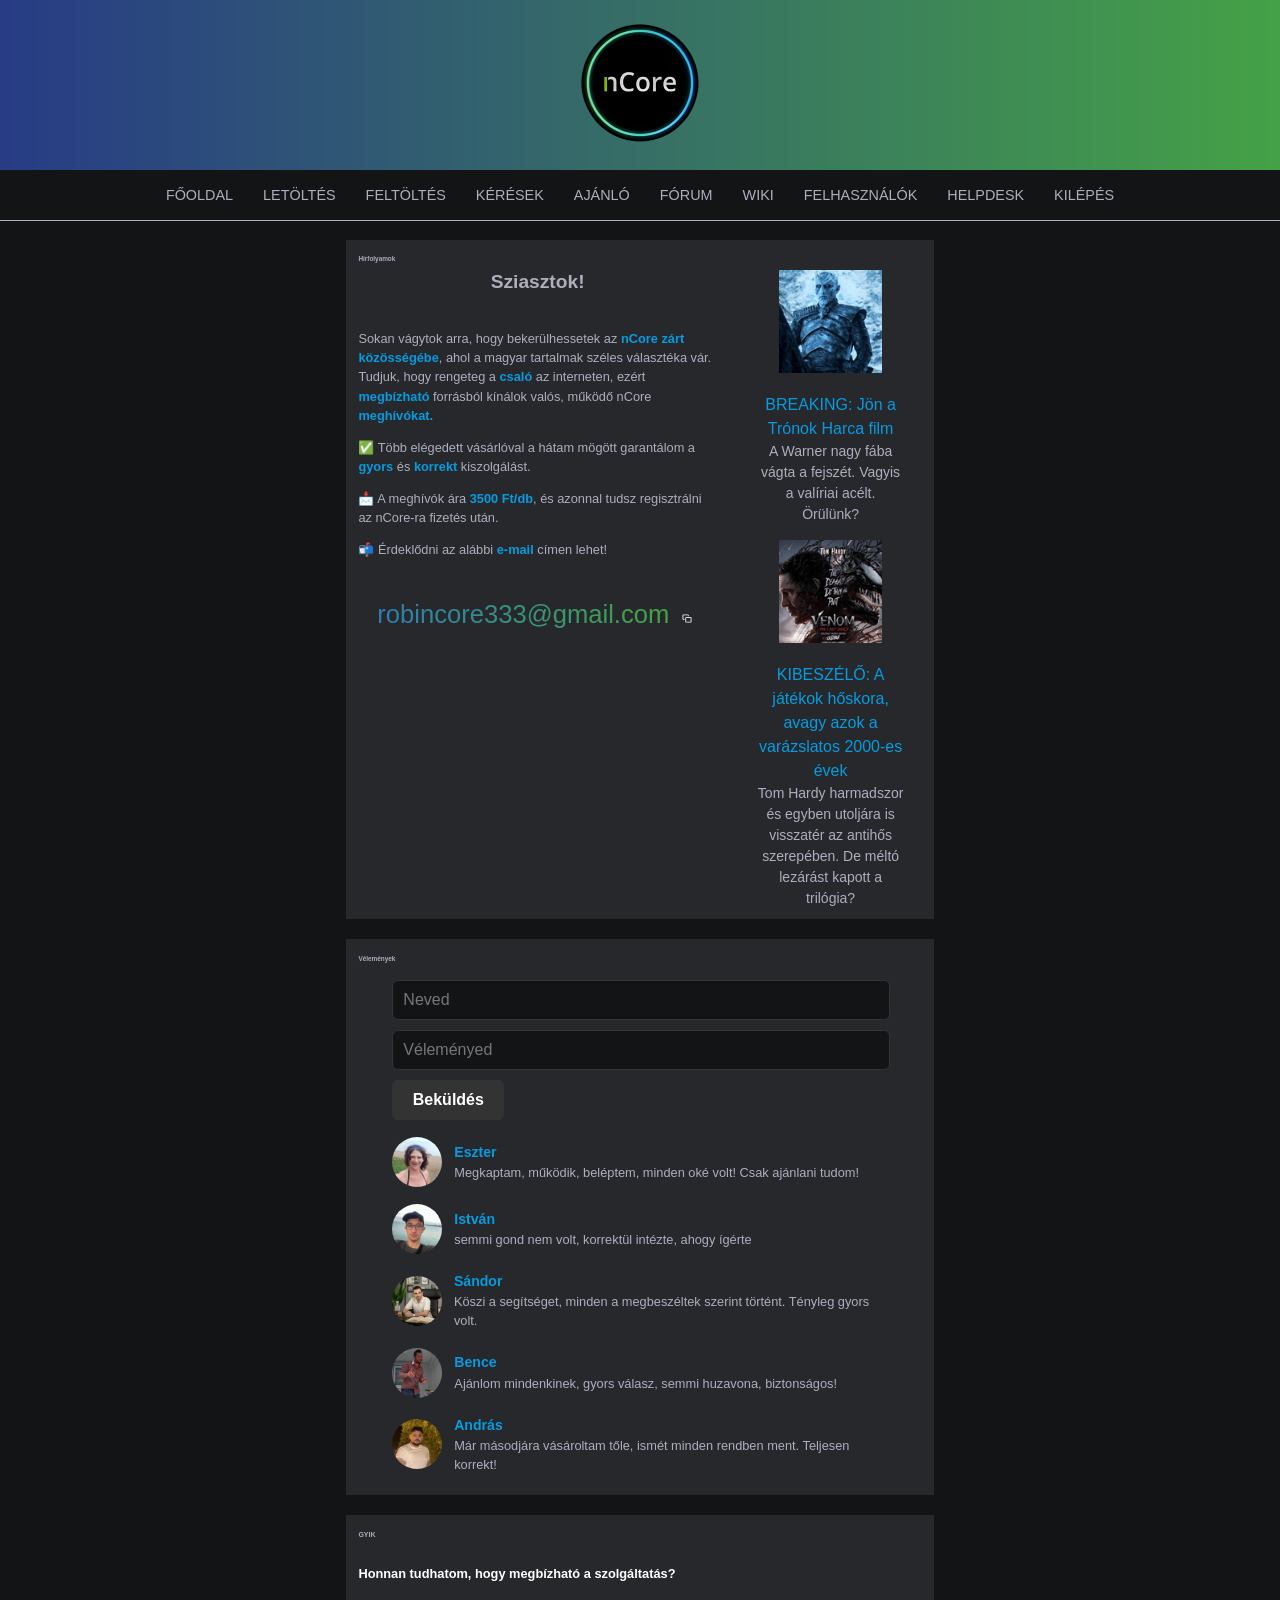
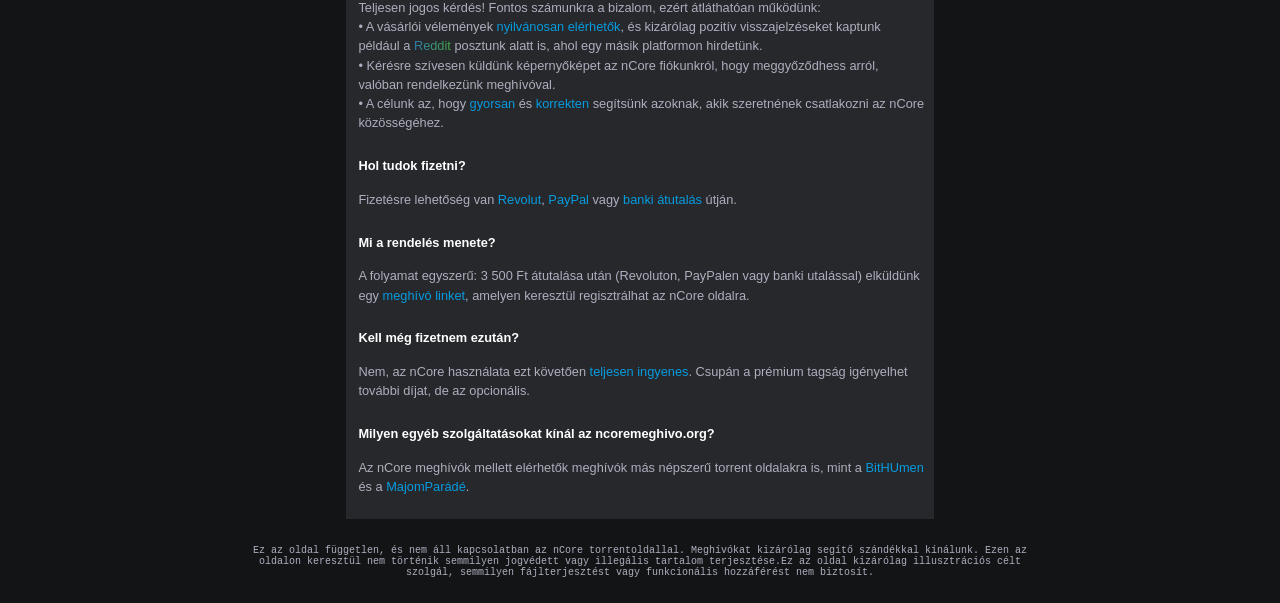
==== index.html @ b497cba0 "Add files via upload" ====
<!DOCTYPE html>
<html
	lang="hu-HU">
<head>
  <meta charset="UTF-8">
  <meta name="viewport" content="width=device-width, initial-scale=1.0">
  <title>nCore meghívó</title>
  <meta name="description" content="Valódi, működő nCore meghívók megbízható forrásból. Azonnali hozzáférés a legnagyobb magyar torrentoldalhoz.">
  <link rel="stylesheet" href="style.css">
  <link rel="icon" type="image/x-icon" href="./Assets/favico.ico">
</head>

	<body>
		<div
			class="banner">
			<img
				src="./Assets/banner.jpg"
				class="banner-background" alt="nCore meghívók">
			<div
				class="logo-wrapper">
				<img
					src="./Assets/ncore_icon.png"
					alt="nCore meghívók"
					class="logo">
			</div>
		</div>
		<div
			class="navbar">
			<nav>
				<ul>
					<li><a>FŐOLDAL</a></li>
					<li><a>LETÖLTÉS</a></li>
					<li><a>FELTÖLTÉS</a></li>
					<li><a>KÉRÉSEK</a></li>
					<li><a>AJÁNLÓ</a></li>
					<li><a>FÓRUM</a></li>
					<li><a>WIKI</a></li>
					<li><a>FELHASZNÁLÓK</a></li>
					<li><a>HELPDESK</a></li>
					<li><a>KILÉPÉS</a></li>
				</ul>
			</nav>
		</div>
		<hr
			class="separator">

		<div
			class="mainText">
			<div
				class="elsoText">
				<div
					class="textText">
					<h1
						style="font-size: 50%;">Hírfolyamok</h1>
					<h2
						style="margin: 0 auto;text-align: center;margin-top: 2px;">Sziasztok!</h2><br>
					<p>Sokan vágytok arra, hogy bekerülhessetek az
						<span
							class="highlight">nCore zárt közösségébe</span>, ahol a magyar tartalmak széles választéka vár. Tudjuk, hogy rengeteg a
						<span
							class="highlight">csaló</span>
						az interneten, ezért
						<span
							class="highlight">megbízható</span>
						forrásból kínálok valós, működő nCore
						<span
							class="highlight">meghívókat.</span>
					</p>
					<p>✅ Több elégedett vásárlóval a hátam mögött garantálom a
						<span
							class="highlight">gyors</span>
						és
						<span
							class="highlight">korrekt</span>
						kiszolgálást.</p>
					<p>📩 A meghívók ára
						<span
							class="highlight">3500 Ft/db</span>, és azonnal tudsz regisztrálni az nCore-ra fizetés után.</p>
					<p>📬 Érdeklődni az alábbi
						<span
							class="highlight">e-mail</span>
						címen lehet!</p>
					<h4
						class="centered"
						style="margin-top: 10%;">
						<a
							class="email_clickable"
							href="mailto:robincore333@gmail.com">robincore333@gmail.com</a>
              
					<button class="copy_image"
						type="submit" onclick="copyToClipboard()"><img src="./Assets/copy.png" alt="e-mail cím másolása" id="copyimage"></button>
			
					</h4>
				</div>
				<div
					class="elsoImg">
					<img
						id="Kep1"
						src="./Assets/new1.png"
						alt="Trónok harca">
					<label
						for="Kep1">
						<span
							class="sarga">BREAKING: Jön a Trónok Harca film</span>
					</label>
					<label
						for="Kep1">A Warner nagy fába vágta a fejszét. Vagyis a valíriai acélt. Örülünk?</label>
					<img
						id="Kep2"
						src="./Assets/new2.png"
						alt="Újdonság">
					<label
						for="Kep2">
						<span
							class="sarga">KIBESZÉLŐ: A játékok hőskora, avagy azok a varázslatos 2000-es évek</span>
					</label>
					<label
						for="Kep2">Tom Hardy harmadszor és egyben utoljára is visszatér az antihős szerepében. De méltó lezárást kapott a trilógia?</label>
				</div>
			</div>
		</div>
		<div
			class="mainText">
			<h1
				style="font-size: 50%;">Vélemények</h1>
			<div
				class="reviews">
				<form
					class="review_form">
					<input
						type="text"
						name="userRatingName"
						id="name"
						placeholder="Neved">
					<input
						type="text"
						name="userRatingText"
						id="review"
						placeholder="Véleményed">
					<button
						type="submit">Beküldés</button>
				</form>
				<div
					id="popup">Köszönöm a véleményed!</div>
			</div>

			<div
				class="reviews">
				<img
					src="./Assets/review_pfp_1.jpg"
					alt="Felhasználó">
				<div
					class="review_text">
					<p
						class="review_user">Eszter</p>
					<p
						class="review_message">Megkaptam, működik, beléptem, minden oké volt! Csak ajánlani tudom!</p>
				</div>
			</div>
			<div
				class="reviews">
				<img
					src="./Assets/review_pfp_2.jpg"
					alt="Felhasználó">
				<div
					class="review_text">
					<p
						class="review_user">István</p>
					<p
						class="review_message">semmi gond nem volt, korrektül intézte, ahogy ígérte</p>
				</div>
			</div>
			<div
				class="reviews">
				<img
					src="./Assets/review_pfp_3.jpg"
					alt="Felhasználó">
				<div
					class="review_text">
					<p
						class="review_user">Sándor</p>
					<p
						class="review_message">Köszi a segítséget, minden a megbeszéltek szerint történt. Tényleg gyors volt.</p>
				</div>
			</div>
			<div
				class="reviews">
				<img
					src="./Assets/review_pfp_4.jpg"
					alt="Felhasználó">
				<div
					class="review_text">
					<p
						class="review_user">Bence</p>
					<p
						class="review_message">Ajánlom mindenkinek, gyors válasz, semmi huzavona, biztonságos!</p>
				</div>
			</div>
			<div
				class="reviews">
				<img
					src="./Assets/review_pfp_5.jpg"
					alt="Felhasználó">
				<div
					class="review_text">
					<p
						class="review_user">András</p>
					<p
						class="review_message">Már másodjára vásároltam tőle, ismét minden rendben ment. Teljesen korrekt!</p>
				</div>
			</div>


		</div>
		<div
			class="mainText">
			<h1
				style="font-size: 55%;">GYIK</h1>
			<p
				class="qaQuestion">
				<spam
					class="highlight2">Honnan tudhatom, hogy megbízható a szolgáltatás?</spam>
			</p>
			<!--GYIK Kérdés frissitése-->
			<p>Teljesen jogos kérdés! Fontos számunkra a bizalom, ezért átláthatóan működünk:<br>
				• A vásárlói vélemények
				<spam
					class="highlight_nonbold">nyilvánosan elérhetők</spam>, és kizárólag pozitív visszajelzéseket kaptunk például a
				<a
					class="email_clickable"
					href="https://www.reddit.com/r/askhungary/comments/1aycuts/comment/ll5zbdg/?utm_source=share&utm_medium=web3x&utm_name=web3xcss&utm_term=1&utm_content=share_button">Reddit</a>
				posztunk alatt is, ahol egy másik platformon hirdetünk.<br>
				• Kérésre szívesen küldünk képernyőképet az nCore fiókunkról, hogy meggyőződhess arról, valóban rendelkezünk meghívóval.<br>
				• A célunk az, hogy
				<spam
					class="highlight_nonbold">gyorsan</spam>
				és
				<spam
					class="highlight_nonbold">korrekten</spam>
				segítsünk azoknak, akik szeretnének csatlakozni az nCore közösségéhez.</p>
			<p
				class="qaQuestion">
				<spam
					class="highlight2">Hol tudok fizetni?</spam>
			</p>
			<!--GYIK Kérdés frissitése-->
			<p>Fizetésre lehetőség van
				<spam
					class="highlight_nonbold">Revolut</spam>,
				<spam
					class="highlight_nonbold">PayPal</spam>
				vagy
				<spam
					class="highlight_nonbold">banki átutalás</spam>
				útján.</p>
			<p
				class="qaQuestion">
				<spam
					class="highlight2">Mi a rendelés menete?</spam>
			</p>
			<!--GYIK Kérdés frissitése-->
			<p>A folyamat egyszerű: 3 500 Ft átutalása után (Revoluton, PayPalen vagy banki utalással) elküldünk egy
				<spam
					class="highlight_nonbold">meghívó linket</spam>, amelyen keresztül regisztrálhat az nCore oldalra.</p>
			<p
				class="qaQuestion">
				<spam
					class="highlight2">Kell még fizetnem ezután?</spam>
			</p>
			<p>Nem, az nCore használata ezt követően
				<spam
					class="highlight_nonbold">teljesen ingyenes</spam>. Csupán a prémium tagság igényelhet további díjat, de az opcionális.</p>
			<p
				class="qaQuestion">
				<spam
					class="highlight2">Milyen egyéb szolgáltatásokat kínál az ncoremeghivo.org?</spam>
			</p>
			<p>Az nCore meghívók mellett elérhetők meghívók más népszerű torrent oldalakra is, mint a
				<spam
					class="highlight_nonbold">BitHUmen</spam>
				és a
				<spam
					class="highlight_nonbold">MajomParádé</spam>.</p>

		</div>
		<footer>
			<p>Ez az oldal független, és nem áll kapcsolatban az nCore torrentoldallal. Meghívókat kizárólag segítő szándékkal kínálunk. Ezen az oldalon keresztül nem történik semmilyen jogvédett vagy illegális tartalom terjesztése.Ez az oldal kizárólag illusztrációs célt szolgál, semmilyen fájlterjesztést vagy funkcionális hozzáférést nem biztosít.</p>
		</footer>
		<script
			src="script.js"></script>
	</body>

</html>
---- style.css ----
body {
    background-color: #131416;
    margin: 0px;
}

html,
body {
    overflow-x: hidden;
}

* {
    box-sizing: border-box;
}

.banner {
    position: relative;
    width: 100vw;
    height: 170px;
    overflow: hidden;
    margin: 0px;
    padding: 0px;
    display: block;
}

.banner-background {
    display: none;
}

.banner::before {
    content: "";
    position: absolute;
    inset: 0;
    background-image: url('./Assets/banner.jpg');
    background-size: cover;
    background-position: center;
    background-repeat: no-repeat;
    z-index: 1;
}

.logo-wrapper {
    position: absolute;
    top: 50%;
    left: 50%;
    transform: translate(-50%, -50%);
    z-index: 2;
}

.logo {
    width: 120px;
    height: 120px;

}

@media (max-width: 600px) {
    .banner {
        height: 100px;
    }

    .logo {
        width: 80px;
        height: 80px;
    }
}

.navbar {
    background-color: #131416;
    padding: 15px 0;

}

.navbar ul {
    list-style: none;
    display: flex;
    justify-content: center;
    flex-wrap: wrap;
    margin: 0;
    padding: 0;
}

.navbar li {
    margin: 0 15px;
    text-align: center;
    min-width: 0;
}

.navbar a {
    display: block;
    color: #adafbe;
    text-decoration: none;
    font-weight: 520;
    font-family: sans-serif;
    padding: 2px 0;
    font-size: 90%;
    white-space: nowrap;
    transition: color 0.3s;
}

.navbar a:hover {
    color: #fff;
}

.separator {
    border: none;
    height: 0.1px;
    background-color: #adafbe;
    margin: 0;
}

.email_clickable {
    background-color: #26282c;
    font-size: 100%;
    font-family: Arial, Helvetica, sans-serif;
    font-weight: 520;
    color: #adafbe;
    background: linear-gradient(90deg, #2f7caf, #43a544);
    -webkit-background-clip: text;
    -webkit-text-fill-color: transparent;
    background-clip: text;
    color: transparent;
}


.mainText {
    background-color: #26282c;
    font-size: 1vw;
    font-family: Arial, Helvetica, sans-serif;
    font-weight: 520;
    color: #adafbe;
    justify-content: left;
    line-height: 1.5;
    margin-left: 27%;
    margin-top: 20px;
    margin-right: 27%;
    padding: 10px 10px 10px 10px;
    height: 70%;
    padding-left: 1%;
}

@media (max-width: 600px) {
    .mainText {
        font-size: 5vw;
        margin-left: 12%;
        margin-right: 12%;
        padding: 10px 10px 10px 10px;
        height: 80%;
    }

    .email_clickable {
        font-size: 5vw;
    }

    .centered {
        font-size: 5vw;
    }

    .elsoText {
        font-size: 5vw;
        margin-left: 12%;
        margin-right: 12%;
        padding: 10px 10px 10px 10px;
        height: 80%;
        margin-left: auto;
    }

    .elsoImg {
        visibility: hidden;
    }
    .copy_image{
        visibility: hidden;
    }
}

@media (max-width: 800px) {
    .mainText {
        font-size: 5vw;
        margin-left: 12%;
        margin-right: 12%;
        padding: 10px 10px 10px 10px;
        height: 80%;
    }

    .elsoText {
        font-size: 5vw;
        margin-left: 12%;
        margin-right: 12%;
        padding: 10px 10px 10px 10px;
        height: 80%;
        margin-left: auto;
    }


    .email_clickable {
        font-size: 5vw;
    }

    .centered {
        font-size: 5vw;
    }

    .elsoImg {
        visibility: hidden;
    }
    .copy_image{
        visibility: hidden;
    }
    
}

@media (max-width: 1000px) {
    .mainText {
        font-size: 5vw;
        margin-left: 12%;
        margin-right: 12%;
        padding: 10px 10px 10px 10px;
        height: 80%;
    }

    .elsoText {
        font-size: 5vw;
        margin-left: 12%;
        margin-right: 12%;
        padding: 10px 10px 10px 10px;
        height: 80%;
        margin-left: auto;
    }

    .email_clickable {
        font-size: 5vw;
    }

    .centered {
        font-size: 5vw;
    }

    .elsoImg {
        visibility: hidden;
    }
    .copy_image{
        visibility: hidden;
    }
    
}

footer {
    color: #adafbe;
    font-family: monospace;
    font-size: 10px;
    margin: 2% auto;
    max-width: 800px;
    width: 90%;
    text-align: center;
}

.centered {
    margin: 0 auto;
    text-align: center;
    margin-top: 5%;
    font-size: 2vw;

}

.highlight {
    color: #079bdf;
    font-weight: bold;
}

.reviews {
    display: flex;
    align-items: center;
    gap: 12px;
    margin: 3% auto 2% auto;
    width: 88%;
    max-width: 800px;
}

.reviews img {
    width: 50px;
    height: 50px;
    object-fit: cover;
    border-radius: 50%;
    margin: 0;
}

.review_text {
    display: flex;
    flex-direction: column;
}

.review_text p {
    margin: 0;

}

.review_user {
    color: #079bdf;
    display: flex;
    font-size: 110%;
    margin-bottom: 0px;
    font-family: Arial, Helvetica, sans-serif;
    font-weight: bold;
}

.review_message {
    color: #adafbe;
    display: flex;
    margin-top: 10px;
    font-size: 100%;
    font-family: Arial, Helvetica, sans-serif;
}

.review_form {
    width: 100%;
    max-width: 750px;
    /* adjust if needed */
    margin: 0 auto;
    display: flex;
    flex-direction: column;
    gap: 10px;
}

.review_form input,
.review_form button {
    width: 100%;
    display: block;
    box-sizing: border-box;
    flex: 1 1 100%;
    padding: 10px;
    font-size: 1rem;
    border: 1px solid #333;
    border-radius: 6px;
}

.review_form button {
    text-align: centery;
    width: 7rem;
    font-weight: bold;
}


.review_form input {
    background-color: #131416;
    color: #eee;
}

.review_form input::placeholder {
    color: #777;
}

.review_form button {
    background-color: #333;
    color: #fff;
    cursor: pointer;
    transition: background-color 0.2s ease;
}

.review_form button:hover {
    background-color: #555;
}

#popup {
    position: fixed;
    top: 20px;
    left: 50%;
    transform: translateX(-50%);
    background: #131416;
    color: red;
    padding: 12px 20px;
    border-radius: 8px;
    opacity: 0;
    pointer-events: none;
    transition: opacity 0.5s ease;
    z-index: 1000;
    /* stays above other content */
    max-width: 90%;
    text-align: center;
    box-shadow: 0 2px 8px rgba(0, 0, 0, 0.5);
}

.textText {
    width: max-content;
    justify-content: left;
}

.textImage {
    float: right;
    width: 20%;
    margin-right: 0px;
    margin-left: 100px;
}

.upperMainText {
    background-color: #26282c;
    font-size: 1vw;
    font-family: Arial, Helvetica, sans-serif;
    font-weight: 520;
    color: #adafbe;
    width: 80%;
    line-height: 1.5;
    /*margin-left: 27%;
    
    margin-right: 27%;*/

    padding: 10px 10px 10px 10px;
    height: 70%;
    margin: 20px auto 10px auto;
    max-width: 46%;
}

.elsoText {
    width: 100%;
    display: flex;
    flex-direction: row;
}

.elsoImg {
    margin-top: 20px;
    margin-left: 20px;
    margin-right: 0;
    padding-right: 0px;
    width: fill;
    display: flex;
    flex-direction: column;
    justify-content: center;
    align-items: center;
    float: right;
}

#Kep1,
#Kep2 {
    width: 55%;
    margin-right: 0;
    margin-bottom: 20px;
}

#Kep2 {
    margin-top: 15px;
}

label {
    width: 80%;
    font-size: 14px;
    word-wrap: break-word;
    text-align: center;
}

.sarga {
    font-size: 16px;
    color: #079bdf;
}

.qaQuestion {
    line-height: 22px;
    margin-top: 4%;
}

.highlight {
    color: #079bdf;
    font-weight: bold;
}

.highlight_nonbold {
    color: #079bdf;
}

.highlight2 {
    color: white;
    font-weight: bold;
}

.copy_image{
    background: #26282c;
    border: none;
    margin-right: 0px;
    height: 20%;
    width: 6%;
}

#copyimage{
    height: 100%;
    width: 100%;   
}
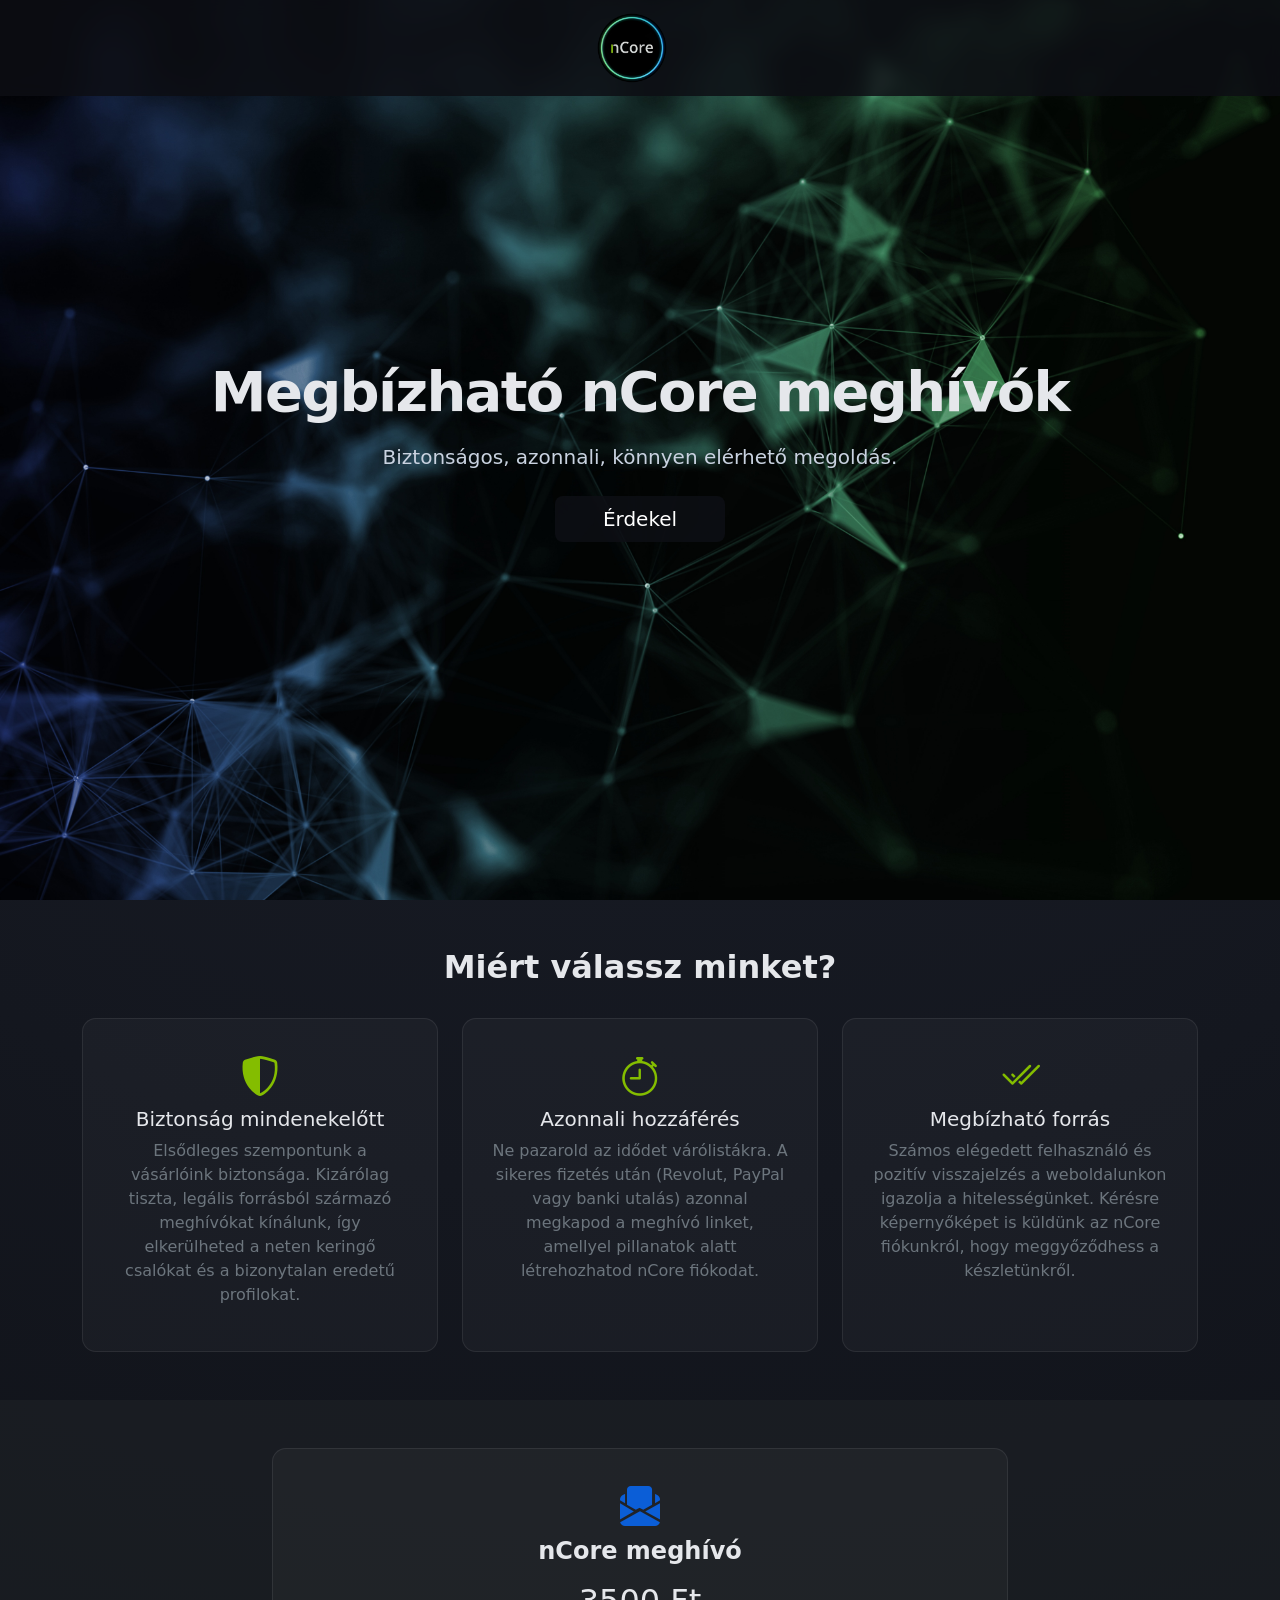
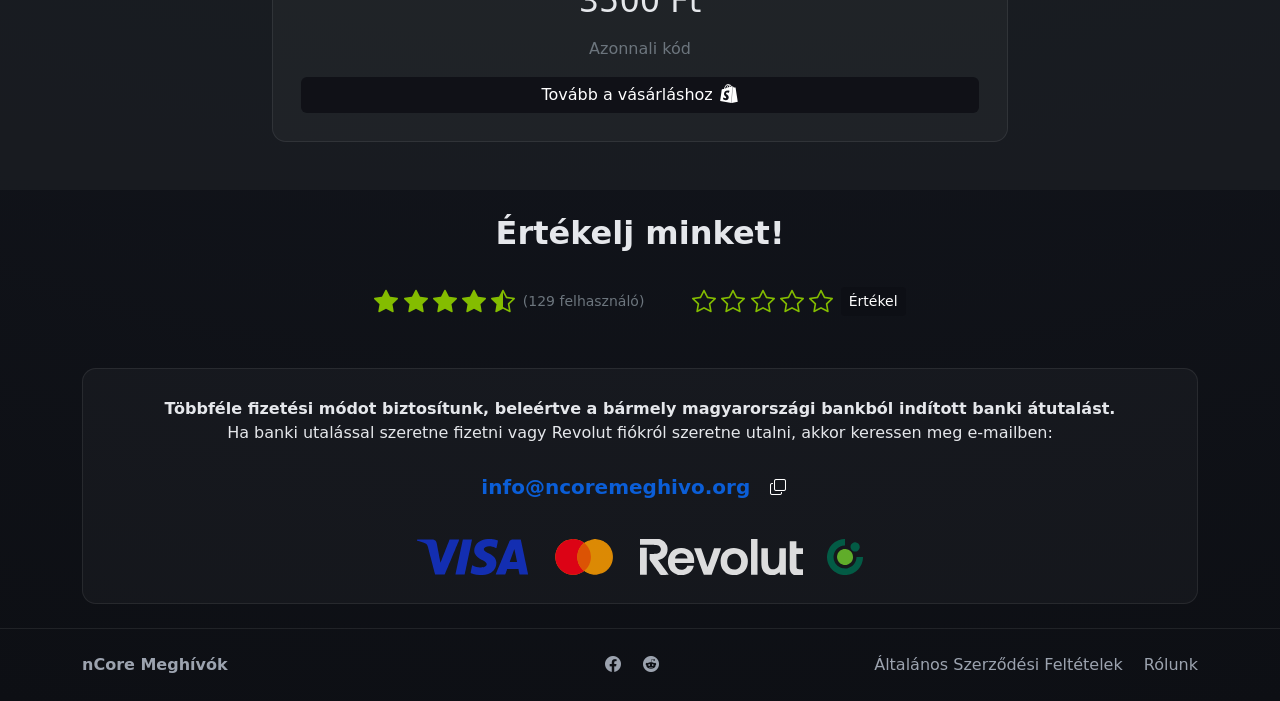
==== commit c4c1b724: "Add files via upload" ====
--- a/index.html
+++ b/index.html
@@ -1,293 +1,192 @@
 <!DOCTYPE html>
-<html
-	lang="hu-HU">
-<head>
-  <meta charset="UTF-8">
-  <meta name="viewport" content="width=device-width, initial-scale=1.0">
-  <title>nCore meghívó</title>
-  <meta name="description" content="Valódi, működő nCore meghívók megbízható forrásból. Azonnali hozzáférés a legnagyobb magyar torrentoldalhoz.">
-  <link rel="stylesheet" href="style.css">
-  <link rel="icon" type="image/x-icon" href="./Assets/favico.ico">
-</head>
+<html lang="hu">
+    <head>
+        <meta charset="UTF-8">
+        <title>nCore Meghívók</title>
+        <link rel="icon" type="image/x-icon" href="img/favico.ico">
+        <meta name="viewport" content="width=device-width, initial-scale=1">
+        <meta property="og:title" content="nCore Meghívók">
+        <meta property="og:description" content="Valódi, működő nCore meghívók megbízható forrásból. Azonnali hozzáférés.">
+        <meta property="og:image" content="https://ncoremeghivo.org/img/preview.jpg">
+        <meta property="og:url" content="https://ncoremeghivo.org">
+        <meta property="og:type" content="website">
 
-	<body>
-		<div
-			class="banner">
-			<img
-				src="./Assets/banner.jpg"
-				class="banner-background" alt="nCore meghívók">
-			<div
-				class="logo-wrapper">
-				<img
-					src="./Assets/ncore_icon.png"
-					alt="nCore meghívók"
-					class="logo">
-			</div>
-		</div>
-		<div
-			class="navbar">
-			<nav>
-				<ul>
-					<li><a>FŐOLDAL</a></li>
-					<li><a>LETÖLTÉS</a></li>
-					<li><a>FELTÖLTÉS</a></li>
-					<li><a>KÉRÉSEK</a></li>
-					<li><a>AJÁNLÓ</a></li>
-					<li><a>FÓRUM</a></li>
-					<li><a>WIKI</a></li>
-					<li><a>FELHASZNÁLÓK</a></li>
-					<li><a>HELPDESK</a></li>
-					<li><a>KILÉPÉS</a></li>
-				</ul>
-			</nav>
-		</div>
-		<hr
-			class="separator">
+<!-- Twitter -->
+<meta name="twitter:card" content="summary_large_image">
+<meta name="twitter:image" content="https://ncoremeghivo.org/img/og-preview.jpg">
 
-		<div
-			class="mainText">
-			<div
-				class="elsoText">
-				<div
-					class="textText">
-					<h1
-						style="font-size: 50%;">Hírfolyamok</h1>
-					<h2
-						style="margin: 0 auto;text-align: center;margin-top: 2px;">Sziasztok!</h2><br>
-					<p>Sokan vágytok arra, hogy bekerülhessetek az
-						<span
-							class="highlight">nCore zárt közösségébe</span>, ahol a magyar tartalmak széles választéka vár. Tudjuk, hogy rengeteg a
-						<span
-							class="highlight">csaló</span>
-						az interneten, ezért
-						<span
-							class="highlight">megbízható</span>
-						forrásból kínálok valós, működő nCore
-						<span
-							class="highlight">meghívókat.</span>
-					</p>
-					<p>✅ Több elégedett vásárlóval a hátam mögött garantálom a
-						<span
-							class="highlight">gyors</span>
-						és
-						<span
-							class="highlight">korrekt</span>
-						kiszolgálást.</p>
-					<p>📩 A meghívók ára
-						<span
-							class="highlight">3500 Ft/db</span>, és azonnal tudsz regisztrálni az nCore-ra fizetés után.</p>
-					<p>📬 Érdeklődni az alábbi
-						<span
-							class="highlight">e-mail</span>
-						címen lehet!</p>
-					<h4
-						class="centered"
-						style="margin-top: 10%;">
-						<a
-							class="email_clickable"
-							href="mailto:robincore333@gmail.com">robincore333@gmail.com</a>
-              
-					<button class="copy_image"
-						type="submit" onclick="copyToClipboard()"><img src="./Assets/copy.png" alt="e-mail cím másolása" id="copyimage"></button>
-			
-					</h4>
-				</div>
-				<div
-					class="elsoImg">
-					<img
-						id="Kep1"
-						src="./Assets/new1.png"
-						alt="Trónok harca">
-					<label
-						for="Kep1">
-						<span
-							class="sarga">BREAKING: Jön a Trónok Harca film</span>
-					</label>
-					<label
-						for="Kep1">A Warner nagy fába vágta a fejszét. Vagyis a valíriai acélt. Örülünk?</label>
-					<img
-						id="Kep2"
-						src="./Assets/new2.png"
-						alt="Újdonság">
-					<label
-						for="Kep2">
-						<span
-							class="sarga">KIBESZÉLŐ: A játékok hőskora, avagy azok a varázslatos 2000-es évek</span>
-					</label>
-					<label
-						for="Kep2">Tom Hardy harmadszor és egyben utoljára is visszatér az antihős szerepében. De méltó lezárást kapott a trilógia?</label>
-				</div>
-			</div>
-		</div>
-		<div
-			class="mainText">
-			<h1
-				style="font-size: 50%;">Vélemények</h1>
-			<div
-				class="reviews">
-				<form
-					class="review_form">
-					<input
-						type="text"
-						name="userRatingName"
-						id="name"
-						placeholder="Neved">
-					<input
-						type="text"
-						name="userRatingText"
-						id="review"
-						placeholder="Véleményed">
-					<button
-						type="submit">Beküldés</button>
-				</form>
-				<div
-					id="popup">Köszönöm a véleményed!</div>
-			</div>
+        <link href="https://cdn.jsdelivr.net/npm/bootstrap@5.3.2/dist/css/bootstrap.min.css" rel="stylesheet">
 
-			<div
-				class="reviews">
-				<img
-					src="./Assets/review_pfp_1.jpg"
-					alt="Felhasználó">
-				<div
-					class="review_text">
-					<p
-						class="review_user">Eszter</p>
-					<p
-						class="review_message">Megkaptam, működik, beléptem, minden oké volt! Csak ajánlani tudom!</p>
-				</div>
-			</div>
-			<div
-				class="reviews">
-				<img
-					src="./Assets/review_pfp_2.jpg"
-					alt="Felhasználó">
-				<div
-					class="review_text">
-					<p
-						class="review_user">István</p>
-					<p
-						class="review_message">semmi gond nem volt, korrektül intézte, ahogy ígérte</p>
-				</div>
-			</div>
-			<div
-				class="reviews">
-				<img
-					src="./Assets/review_pfp_3.jpg"
-					alt="Felhasználó">
-				<div
-					class="review_text">
-					<p
-						class="review_user">Sándor</p>
-					<p
-						class="review_message">Köszi a segítséget, minden a megbeszéltek szerint történt. Tényleg gyors volt.</p>
-				</div>
-			</div>
-			<div
-				class="reviews">
-				<img
-					src="./Assets/review_pfp_4.jpg"
-					alt="Felhasználó">
-				<div
-					class="review_text">
-					<p
-						class="review_user">Bence</p>
-					<p
-						class="review_message">Ajánlom mindenkinek, gyors válasz, semmi huzavona, biztonságos!</p>
-				</div>
-			</div>
-			<div
-				class="reviews">
-				<img
-					src="./Assets/review_pfp_5.jpg"
-					alt="Felhasználó">
-				<div
-					class="review_text">
-					<p
-						class="review_user">András</p>
-					<p
-						class="review_message">Már másodjára vásároltam tőle, ismét minden rendben ment. Teljesen korrekt!</p>
-				</div>
-			</div>
+        <link href="https://cdn.jsdelivr.net/npm/bootstrap-icons@1.11.1/font/bootstrap-icons.css" rel="stylesheet">
+        <link rel="stylesheet" href="style.css">
+
+    </head>
+    <body>
+
+        <nav class="navbar navbar-expand-lg navbar-dark fixed-top" id="navbar">
+            <div class="container justify-content-center">
+                <a class="navbar-brand" href="#">
+                    <img src="img/ncore_icon.png" alt="NCore Meghívók" class="logo-img">
+                </a>
+            </div>
+        </nav>
 
 
-		</div>
-		<div
-			class="mainText">
-			<h1
-				style="font-size: 55%;">GYIK</h1>
-			<p
-				class="qaQuestion">
-				<spam
-					class="highlight2">Honnan tudhatom, hogy megbízható a szolgáltatás?</spam>
-			</p>
-			<!--GYIK Kérdés frissitése-->
-			<p>Teljesen jogos kérdés! Fontos számunkra a bizalom, ezért átláthatóan működünk:<br>
-				• A vásárlói vélemények
-				<spam
-					class="highlight_nonbold">nyilvánosan elérhetők</spam>, és kizárólag pozitív visszajelzéseket kaptunk például a
-				<a
-					class="email_clickable"
-					href="https://www.reddit.com/r/askhungary/comments/1aycuts/comment/ll5zbdg/?utm_source=share&utm_medium=web3x&utm_name=web3xcss&utm_term=1&utm_content=share_button">Reddit</a>
-				posztunk alatt is, ahol egy másik platformon hirdetünk.<br>
-				• Kérésre szívesen küldünk képernyőképet az nCore fiókunkról, hogy meggyőződhess arról, valóban rendelkezünk meghívóval.<br>
-				• A célunk az, hogy
-				<spam
-					class="highlight_nonbold">gyorsan</spam>
-				és
-				<spam
-					class="highlight_nonbold">korrekten</spam>
-				segítsünk azoknak, akik szeretnének csatlakozni az nCore közösségéhez.</p>
-			<p
-				class="qaQuestion">
-				<spam
-					class="highlight2">Hol tudok fizetni?</spam>
-			</p>
-			<!--GYIK Kérdés frissitése-->
-			<p>Fizetésre lehetőség van
-				<spam
-					class="highlight_nonbold">Revolut</spam>,
-				<spam
-					class="highlight_nonbold">PayPal</spam>
-				vagy
-				<spam
-					class="highlight_nonbold">banki átutalás</spam>
-				útján.</p>
-			<p
-				class="qaQuestion">
-				<spam
-					class="highlight2">Mi a rendelés menete?</spam>
-			</p>
-			<!--GYIK Kérdés frissitése-->
-			<p>A folyamat egyszerű: 3 500 Ft átutalása után (Revoluton, PayPalen vagy banki utalással) elküldünk egy
-				<spam
-					class="highlight_nonbold">meghívó linket</spam>, amelyen keresztül regisztrálhat az nCore oldalra.</p>
-			<p
-				class="qaQuestion">
-				<spam
-					class="highlight2">Kell még fizetnem ezután?</spam>
-			</p>
-			<p>Nem, az nCore használata ezt követően
-				<spam
-					class="highlight_nonbold">teljesen ingyenes</spam>. Csupán a prémium tagság igényelhet további díjat, de az opcionális.</p>
-			<p
-				class="qaQuestion">
-				<spam
-					class="highlight2">Milyen egyéb szolgáltatásokat kínál az ncoremeghivo.org?</spam>
-			</p>
-			<p>Az nCore meghívók mellett elérhetők meghívók más népszerű torrent oldalakra is, mint a
-				<spam
-					class="highlight_nonbold">BitHUmen</spam>
-				és a
-				<spam
-					class="highlight_nonbold">MajomParádé</spam>.</p>
 
-		</div>
-		<footer>
-			<p>Ez az oldal független, és nem áll kapcsolatban az nCore torrentoldallal. Meghívókat kizárólag segítő szándékkal kínálunk. Ezen az oldalon keresztül nem történik semmilyen jogvédett vagy illegális tartalom terjesztése.Ez az oldal kizárólag illusztrációs célt szolgál, semmilyen fájlterjesztést vagy funkcionális hozzáférést nem biztosít.</p>
-		</footer>
-		<script
-			src="script.js"></script>
-	</body>
+        <section class="hero">
+            <div class="container">
+                <h1 class="display-4 mb-3">Megbízható nCore meghívók</h1>
+                <p class="lead mb-4">
+                    Biztonságos, azonnali, könnyen elérhető megoldás.
+                </p>
+                <a href="#payment" class="btn btn-primary btn-lg px-5">
+                    Érdekel
+                </a>
+            </div>
+        </section>
 
+        <section class="py-5">
+            <div class="container">
+                <div class="row text-center mb-4">
+                    <h2 class="fw-bold">Miért válassz minket?</h2>
+                </div>
+
+                <div class="row g-4">
+                    <div class="col-md-4">
+                        <div class="glass-card text-center">
+                            <i class="bi bi-shield-shaded icon-xl mb-3"></i>
+                            <h3 class="h5">Biztonság mindenekelőtt</h3>
+                            <p class="text-secondary">
+                                Elsődleges szempontunk a vásárlóink biztonsága. Kizárólag tiszta, legális forrásból származó meghívókat kínálunk, így elkerülheted a neten keringő csalókat és a bizonytalan eredetű profilokat.
+                            </p>
+                        </div>
+                    </div>
+
+                    <div class="col-md-4">
+                        <div class="glass-card text-center">
+                            <i class="bi bi-stopwatch icon-xl mb-3"></i>
+                            <h3 class="h5">Azonnali hozzáférés</h3>
+                            <p class="text-secondary">
+                                Ne pazarold az idődet várólistákra. A sikeres fizetés után (Revolut, PayPal vagy  banki utalás) azonnal megkapod a meghívó linket, amellyel pillanatok alatt létrehozhatod nCore fiókodat.
+                            </p>
+                        </div>
+                    </div>
+
+                    <div class="col-md-4">
+                        <div class="glass-card text-center">
+                            <i class="bi bi-check2-all icon-xl mb-3"></i>
+                            <h3 class="h5">Megbízható forrás</h3>
+                            <p class="text-secondary">
+                                Számos elégedett felhasználó és pozitív visszajelzés a weboldalunkon igazolja a hitelességünket. Kérésre képernyőképet is küldünk az nCore fiókunkról, hogy meggyőződhess a készletünkről.
+                            </p>
+                        </div>
+                    </div>
+                </div>
+            </div>
+        </section>
+
+
+        <section id="payment" class="py-5 bg-dark bg-opacity-50">
+            <div class="container">
+                <div class="row justify-content-center text-center">
+                    <div class="col-12 col-md-8 col-lg-8">
+                        <div class="glass-card">
+                            <i class="bi bi-envelope-paper-fill icon-xl mb-3"></i>
+                            <h4 class="fw-bold">nCore meghívó</h4>
+                            <h2 class="my-3">3500 Ft</h2>
+                            <p class="text-secondary">Azonnali kód</p>
+                            <a class="btn btn-primary w-100" href="https://ncoremeghivo.myshopify.com/products/ncore-meghivo">
+                                Tovább a vásárláshoz <img src="img/shopify.svg" alt="Shopify" class="customIcon">
+                            </a>
+                        </div>
+                    </div>
+                </div>
+            </div>
+        </section>
+
+        <div class="row text-center mb-4 mt-4">
+            <h2 class="fw-bold">Értékelj minket!</h2>
+        </div>
+
+        <div class="d-flex flex-column flex-md-row justify-content-between align-items-center mt-4 mb-0 rating-section">
+        
+        <div class="current-rating mb-md-0 d-flex align-items-center">
+            
+            <div class="stars me-2">
+            <i class="bi bi-star-fill"></i>
+            <i class="bi bi-star-fill"></i>
+            <i class="bi bi-star-fill"></i>
+            <i class="bi bi-star-fill"></i>
+            <i class="bi bi-star-half"></i>
+            </div>
+            <span class="text-secondary small">(129 felhasználó)</span>
+        </div>
+
+        <div class="user-rating d-flex align-items-center gap-2">
+            <div class="select-stars">
+            <i class="bi bi-star" data-value="1"></i>
+            <i class="bi bi-star" data-value="2"></i>
+            <i class="bi bi-star" data-value="3"></i>
+            <i class="bi bi-star" data-value="4"></i>
+            <i class="bi bi-star" data-value="5"></i>
+            </div>
+            <button class="btn btn-sm btn-primary submit-rating">Értékel</button>
+        </div>
+        </div>
+
+        <section class="py-4">
+            <div class="container mt-4">
+                <div class="row justify-content-center">
+                    <div class="col-lg-12">
+                        <div class="glass-card text-center">
+                            <div class="fw-semibold">
+                                Többféle fizetési módot biztosítunk, beleértve a bármely magyarországi bankból indított banki átutalást.
+                            </div>
+                            <div class="fw-lighter mb-4">
+                                Ha banki utalással szeretne fizetni vagy Revolut fiókról szeretne utalni, akkor keressen meg e-mailben:
+                                <br>
+                                <div class="mt-4 pb-2 h5">
+                                    <a class="outlineText" href="mailto:info@ncoremeghivo.org">info@ncoremeghivo.org</a>
+                                    <a class="btn bi bi-copy" id="copyEmailBtn"></a>
+                                </div>
+                                
+                            </div>
+                            <div class="payment-logos d-flex justify-content-center align-items-center gap-4 flex-wrap">
+                                <img src="img/visa.svg" alt="Visa">
+                                <img src="img/mastercard.svg" alt="Mastercard">
+                                <img src="img/revolut.svg" alt="Revolut">
+                                <img src="img/otp.svg" alt="OTP">
+                            </div>
+                        </div>
+                    </div>
+                </div>
+            </div>
+        </section>
+
+        <footer class="py-4">
+            <div class="container">
+                <div class="row align-items-center gy-3">
+
+                    <div class="col-md-4 text-center text-md-start">
+                        <strong>nCore Meghívók</strong>
+                    </div>
+
+                    <div class="col-md-4 text-center">
+                        <a href="#"><i class="bi bi-facebook me-3"></i></a>
+                        <a href="https://www.reddit.com/r/nCoreMeghivo/" target="_blank"><i class="bi bi-reddit me-3"></i></a>
+            
+                    </div>
+
+                    <div class="col-md-4 text-center text-md-end">
+                        <a href="toc.html" class="me-3">Általános Szerződési Feltételek</a>
+                        <a href="about.html">Rólunk</a>
+                    </div>
+
+                </div>
+            </div>
+        </footer>
+
+        <script src="https://cdn.jsdelivr.net/npm/bootstrap@5.3.2/dist/js/bootstrap.bundle.min.js"></script>
+        <script src="script.js"></script>
+    </body>
 </html>
--- a/style.css
+++ b/style.css
@@ -1,481 +1,148 @@
 body {
-    background-color: #131416;
-    margin: 0px;
-}
-
-html,
-body {
+    background: radial-gradient(circle at top, #1b1f2a, #0d0f14);
+    color: #e5e7eb;
+    font-family: system-ui, -apple-system, BlinkMacSystemFont, "Segoe UI", sans-serif;
     overflow-x: hidden;
 }
 
-* {
-    box-sizing: border-box;
+.navbar {
+    background: rgba(13, 15, 20, 0.85);
+    backdrop-filter: blur(8px);
 }
 
-.banner {
-    position: relative;
-    width: 100vw;
-    height: 170px;
-    overflow: hidden;
-    margin: 0px;
-    padding: 0px;
+.hero {
+    min-height: 100vh;
+    display: flex;
+    align-items: center;
+    text-align: center;
+    background-image: url(img/banner2.jpg);
+    background-size: cover;
+    background-position: center;
+}
+
+.hero h1 {
+    font-weight: 700;
+    letter-spacing: -0.03em;
+}
+
+.hero p {
+    color: #c9d2e0;
+}
+
+.btn-primary {
+    background: rgba(13, 15, 20, 0.85);
+    border: none;
+}
+
+.glass-card {
+    background: rgba(255,255,255,0.03);
+    border: 1px solid rgba(255,255,255,0.08);
+    border-radius: 14px;
+    padding: 28px;
+    height: 100%;
+}
+
+.icon-xl {
+    font-size: 2.5rem;
+    color: #84BD00;
+}
+
+.payment-logos img {
+    max-height: 36px;
+    opacity: 0.85;
+    transition: opacity 0.2s ease;
+}
+
+.payment-logos img:hover {
+    opacity: 1;
+}
+
+footer {
+    border-top: 1px solid rgba(255,255,255,0.08);
+    color: #9ca3af;
+}
+
+footer a {
+    color: #9ca3af;
+    text-decoration: none;
+}
+
+footer a:hover {
+    color: #e5e7eb;
+}
+
+.rating-section .stars i,
+.rating-section .select-stars i {
+    color: #84BD00;
+    font-size: 1.5rem;
+    cursor: pointer;
+}
+
+
+.rating-section .select-stars i:hover,
+.rating-section .select-stars i.hovered {
+    color: #84BD00;
+}
+
+.rating-section .user-rating.disabled {
+    opacity: 0.5;
+    pointer-events: none;
+}
+
+.rating-section {
+    flex-wrap: wrap;
+    margin-top: 2rem;
+}
+
+@media (min-width: 768px) {
+    .rating-section {
+        justify-content: center !important;
+        gap: 3rem;
+        margin-top: 2rem;
+    }
+}
+
+.logo-img {
+    height: 70px;
+    width: auto;
     display: block;
 }
 
-.banner-background {
-    display: none;
-}
-
-.banner::before {
-    content: "";
-    position: absolute;
-    inset: 0;
-    background-image: url('./Assets/banner.jpg');
-    background-size: cover;
-    background-position: center;
-    background-repeat: no-repeat;
-    z-index: 1;
-}
-
-.logo-wrapper {
-    position: absolute;
-    top: 50%;
-    left: 50%;
-    transform: translate(-50%, -50%);
-    z-index: 2;
-}
-
-.logo {
-    width: 120px;
-    height: 120px;
-
-}
-
-@media (max-width: 600px) {
-    .banner {
-        height: 100px;
-    }
-
-    .logo {
-        width: 80px;
-        height: 80px;
+@media (max-width: 768px) {
+    .logo-img {
+        height: 50px;
     }
 }
 
-.navbar {
-    background-color: #131416;
-    padding: 15px 0;
-
+#navbar {
+    transition: top 0.3s;
 }
 
-.navbar ul {
-    list-style: none;
-    display: flex;
-    justify-content: center;
-    flex-wrap: wrap;
-    margin: 0;
-    padding: 0;
+#navbar.show {
+    box-shadow: 0 2px 6px rgba(0, 0, 0, 0.2);
 }
 
-.navbar li {
-    margin: 0 15px;
-    text-align: center;
-    min-width: 0;
+.bi-envelope-paper-fill{
+    color: #0b5ed7;
 }
 
-.navbar a {
-    display: block;
-    color: #adafbe;
+.outlineText{
+    color: #0b5ed7;
     text-decoration: none;
-    font-weight: 520;
-    font-family: sans-serif;
-    padding: 2px 0;
-    font-size: 90%;
-    white-space: nowrap;
-    transition: color 0.3s;
-}
-
-.navbar a:hover {
-    color: #fff;
-}
-
-.separator {
-    border: none;
-    height: 0.1px;
-    background-color: #adafbe;
-    margin: 0;
-}
-
-.email_clickable {
-    background-color: #26282c;
-    font-size: 100%;
-    font-family: Arial, Helvetica, sans-serif;
-    font-weight: 520;
-    color: #adafbe;
-    background: linear-gradient(90deg, #2f7caf, #43a544);
-    -webkit-background-clip: text;
-    -webkit-text-fill-color: transparent;
-    background-clip: text;
-    color: transparent;
-}
-
-
-.mainText {
-    background-color: #26282c;
-    font-size: 1vw;
-    font-family: Arial, Helvetica, sans-serif;
-    font-weight: 520;
-    color: #adafbe;
-    justify-content: left;
-    line-height: 1.5;
-    margin-left: 27%;
-    margin-top: 20px;
-    margin-right: 27%;
-    padding: 10px 10px 10px 10px;
-    height: 70%;
-    padding-left: 1%;
-}
-
-@media (max-width: 600px) {
-    .mainText {
-        font-size: 5vw;
-        margin-left: 12%;
-        margin-right: 12%;
-        padding: 10px 10px 10px 10px;
-        height: 80%;
-    }
-
-    .email_clickable {
-        font-size: 5vw;
-    }
-
-    .centered {
-        font-size: 5vw;
-    }
-
-    .elsoText {
-        font-size: 5vw;
-        margin-left: 12%;
-        margin-right: 12%;
-        padding: 10px 10px 10px 10px;
-        height: 80%;
-        margin-left: auto;
-    }
-
-    .elsoImg {
-        visibility: hidden;
-    }
-    .copy_image{
-        visibility: hidden;
-    }
-}
-
-@media (max-width: 800px) {
-    .mainText {
-        font-size: 5vw;
-        margin-left: 12%;
-        margin-right: 12%;
-        padding: 10px 10px 10px 10px;
-        height: 80%;
-    }
-
-    .elsoText {
-        font-size: 5vw;
-        margin-left: 12%;
-        margin-right: 12%;
-        padding: 10px 10px 10px 10px;
-        height: 80%;
-        margin-left: auto;
-    }
-
-
-    .email_clickable {
-        font-size: 5vw;
-    }
-
-    .centered {
-        font-size: 5vw;
-    }
-
-    .elsoImg {
-        visibility: hidden;
-    }
-    .copy_image{
-        visibility: hidden;
-    }
-    
-}
-
-@media (max-width: 1000px) {
-    .mainText {
-        font-size: 5vw;
-        margin-left: 12%;
-        margin-right: 12%;
-        padding: 10px 10px 10px 10px;
-        height: 80%;
-    }
-
-    .elsoText {
-        font-size: 5vw;
-        margin-left: 12%;
-        margin-right: 12%;
-        padding: 10px 10px 10px 10px;
-        height: 80%;
-        margin-left: auto;
-    }
-
-    .email_clickable {
-        font-size: 5vw;
-    }
-
-    .centered {
-        font-size: 5vw;
-    }
-
-    .elsoImg {
-        visibility: hidden;
-    }
-    .copy_image{
-        visibility: hidden;
-    }
-    
-}
-
-footer {
-    color: #adafbe;
-    font-family: monospace;
-    font-size: 10px;
-    margin: 2% auto;
-    max-width: 800px;
-    width: 90%;
-    text-align: center;
-}
-
-.centered {
-    margin: 0 auto;
-    text-align: center;
-    margin-top: 5%;
-    font-size: 2vw;
-
-}
-
-.highlight {
-    color: #079bdf;
-    font-weight: bold;
-}
-
-.reviews {
-    display: flex;
-    align-items: center;
-    gap: 12px;
-    margin: 3% auto 2% auto;
-    width: 88%;
-    max-width: 800px;
-}
-
-.reviews img {
-    width: 50px;
-    height: 50px;
-    object-fit: cover;
-    border-radius: 50%;
-    margin: 0;
-}
-
-.review_text {
-    display: flex;
-    flex-direction: column;
-}
-
-.review_text p {
-    margin: 0;
-
-}
-
-.review_user {
-    color: #079bdf;
-    display: flex;
-    font-size: 110%;
-    margin-bottom: 0px;
-    font-family: Arial, Helvetica, sans-serif;
-    font-weight: bold;
-}
-
-.review_message {
-    color: #adafbe;
-    display: flex;
-    margin-top: 10px;
-    font-size: 100%;
-    font-family: Arial, Helvetica, sans-serif;
-}
-
-.review_form {
-    width: 100%;
-    max-width: 750px;
-    /* adjust if needed */
-    margin: 0 auto;
-    display: flex;
-    flex-direction: column;
-    gap: 10px;
-}
-
-.review_form input,
-.review_form button {
-    width: 100%;
-    display: block;
-    box-sizing: border-box;
-    flex: 1 1 100%;
-    padding: 10px;
-    font-size: 1rem;
-    border: 1px solid #333;
-    border-radius: 6px;
-}
-
-.review_form button {
-    text-align: centery;
-    width: 7rem;
     font-weight: bold;
 }
 
 
-.review_form input {
-    background-color: #131416;
-    color: #eee;
+.bi-copy{
+    color: white;
+    
 }
 
-.review_form input::placeholder {
-    color: #777;
+.customIcon{
+    width: 1.2rem;
+    height: auto;
+    margin-bottom: 0.2rem;
+    margin-left: 0.1rem;
 }
 
-.review_form button {
-    background-color: #333;
-    color: #fff;
-    cursor: pointer;
-    transition: background-color 0.2s ease;
-}
 
-.review_form button:hover {
-    background-color: #555;
-}
-
-#popup {
-    position: fixed;
-    top: 20px;
-    left: 50%;
-    transform: translateX(-50%);
-    background: #131416;
-    color: red;
-    padding: 12px 20px;
-    border-radius: 8px;
-    opacity: 0;
-    pointer-events: none;
-    transition: opacity 0.5s ease;
-    z-index: 1000;
-    /* stays above other content */
-    max-width: 90%;
-    text-align: center;
-    box-shadow: 0 2px 8px rgba(0, 0, 0, 0.5);
-}
-
-.textText {
-    width: max-content;
-    justify-content: left;
-}
-
-.textImage {
-    float: right;
-    width: 20%;
-    margin-right: 0px;
-    margin-left: 100px;
-}
-
-.upperMainText {
-    background-color: #26282c;
-    font-size: 1vw;
-    font-family: Arial, Helvetica, sans-serif;
-    font-weight: 520;
-    color: #adafbe;
-    width: 80%;
-    line-height: 1.5;
-    /*margin-left: 27%;
-    
-    margin-right: 27%;*/
-
-    padding: 10px 10px 10px 10px;
-    height: 70%;
-    margin: 20px auto 10px auto;
-    max-width: 46%;
-}
-
-.elsoText {
-    width: 100%;
-    display: flex;
-    flex-direction: row;
-}
-
-.elsoImg {
-    margin-top: 20px;
-    margin-left: 20px;
-    margin-right: 0;
-    padding-right: 0px;
-    width: fill;
-    display: flex;
-    flex-direction: column;
-    justify-content: center;
-    align-items: center;
-    float: right;
-}
-
-#Kep1,
-#Kep2 {
-    width: 55%;
-    margin-right: 0;
-    margin-bottom: 20px;
-}
-
-#Kep2 {
-    margin-top: 15px;
-}
-
-label {
-    width: 80%;
-    font-size: 14px;
-    word-wrap: break-word;
-    text-align: center;
-}
-
-.sarga {
-    font-size: 16px;
-    color: #079bdf;
-}
-
-.qaQuestion {
-    line-height: 22px;
-    margin-top: 4%;
-}
-
-.highlight {
-    color: #079bdf;
-    font-weight: bold;
-}
-
-.highlight_nonbold {
-    color: #079bdf;
-}
-
-.highlight2 {
-    color: white;
-    font-weight: bold;
-}
-
-.copy_image{
-    background: #26282c;
-    border: none;
-    margin-right: 0px;
-    height: 20%;
-    width: 6%;
-}
-
-#copyimage{
-    height: 100%;
-    width: 100%;   
-}
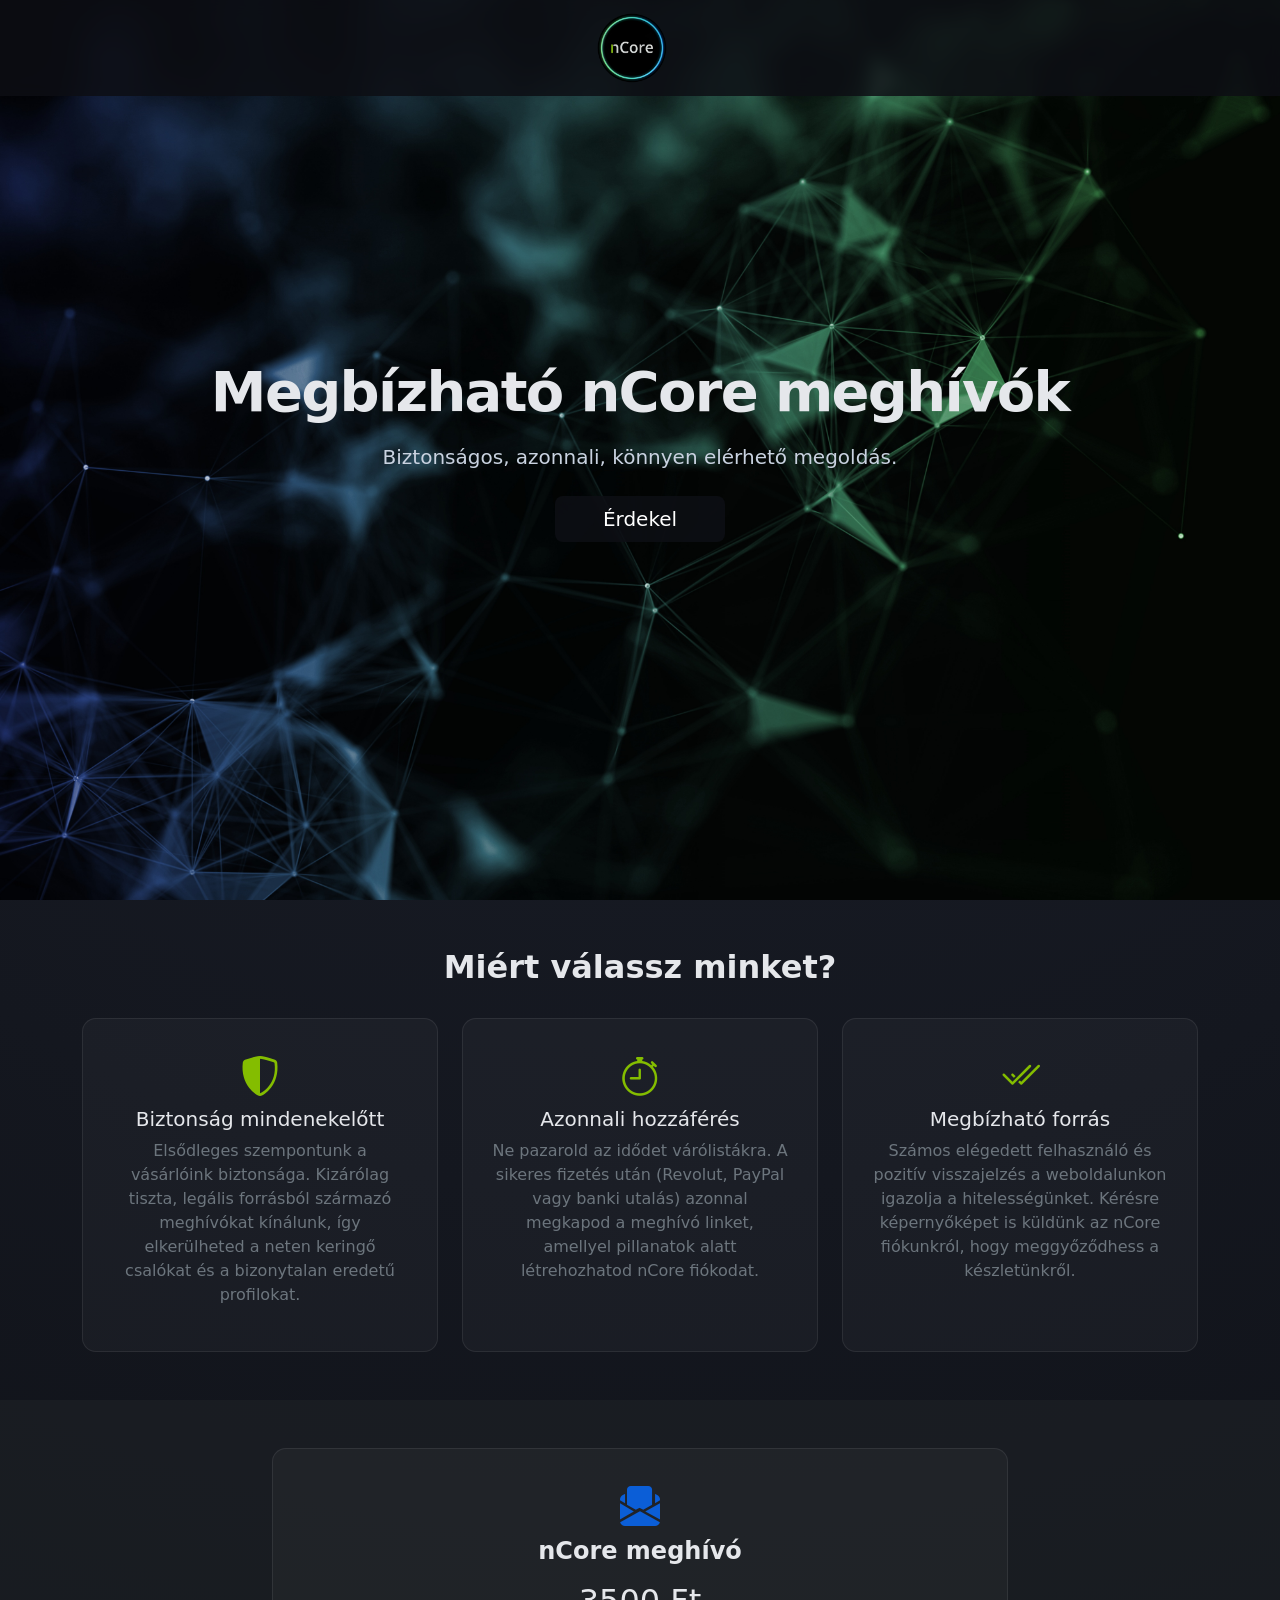
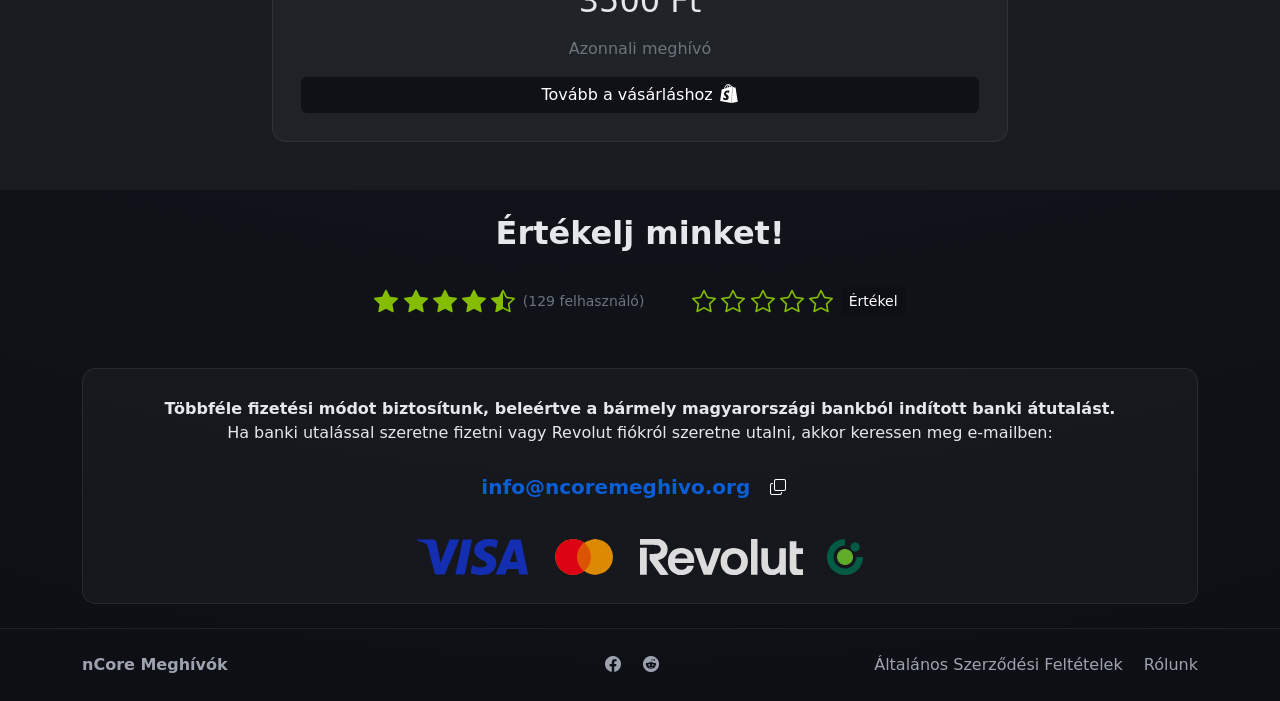
==== commit 68bb1952: "Update index.html" ====
--- a/index.html
+++ b/index.html
@@ -94,7 +94,7 @@
                             <i class="bi bi-envelope-paper-fill icon-xl mb-3"></i>
                             <h4 class="fw-bold">nCore meghívó</h4>
                             <h2 class="my-3">3500 Ft</h2>
-                            <p class="text-secondary">Azonnali kód</p>
+                            <p class="text-secondary">Azonnali meghívó</p>
                             <a class="btn btn-primary w-100" href="https://ncoremeghivo.myshopify.com/products/ncore-meghivo">
                                 Tovább a vásárláshoz <img src="img/shopify.svg" alt="Shopify" class="customIcon">
                             </a>
@@ -190,3 +190,4 @@
         <script src="script.js"></script>
     </body>
 </html>
+
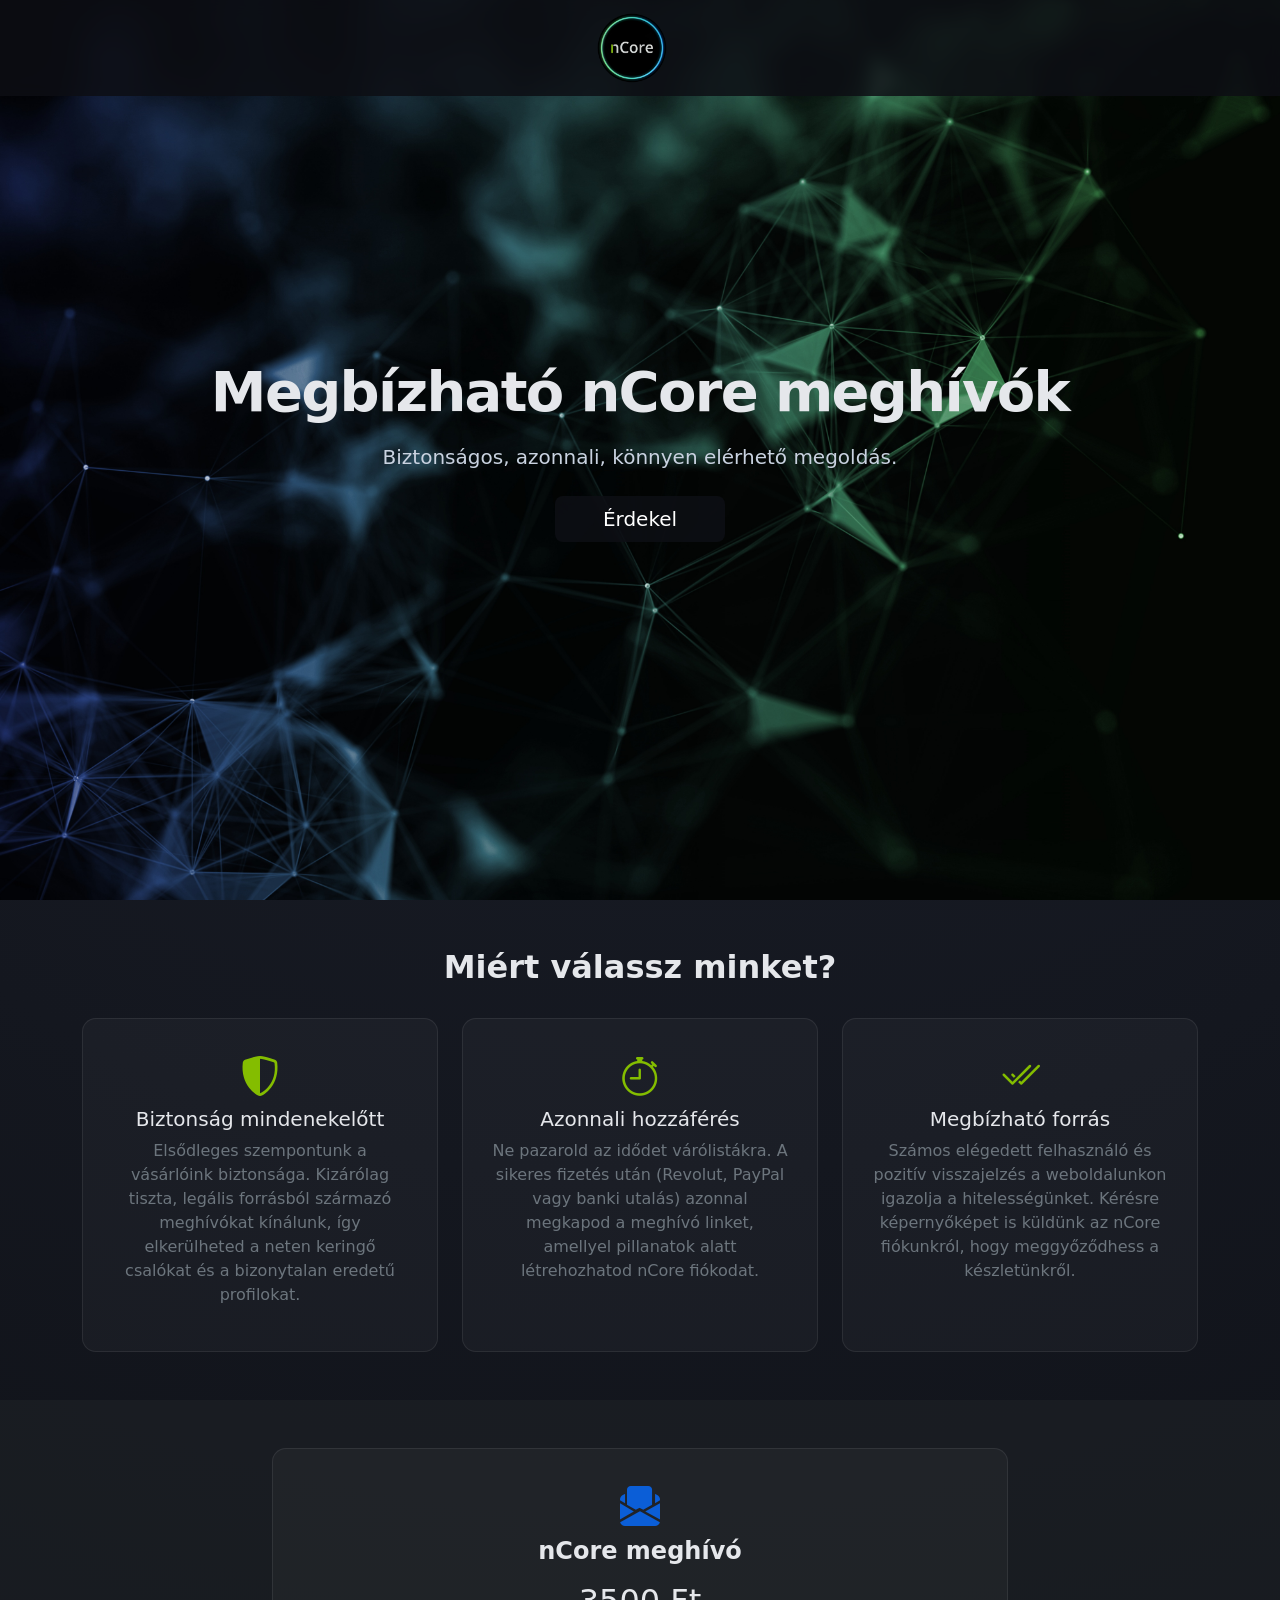
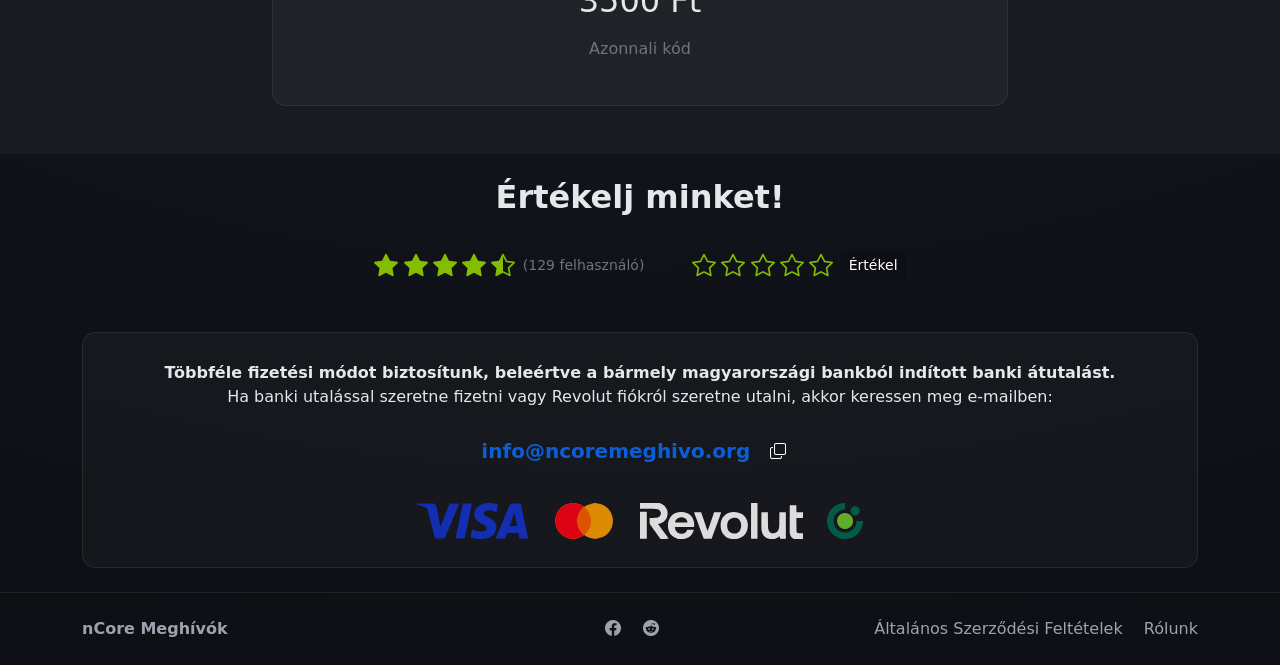
==== commit b7d52ac6: "Update index.html" ====
--- a/index.html
+++ b/index.html
@@ -11,14 +11,16 @@
         <meta property="og:url" content="https://ncoremeghivo.org">
         <meta property="og:type" content="website">
 
-<!-- Twitter -->
-<meta name="twitter:card" content="summary_large_image">
-<meta name="twitter:image" content="https://ncoremeghivo.org/img/og-preview.jpg">
+        <!-- Twitter -->
+        <meta name="twitter:card" content="summary_large_image">
+        <meta name="twitter:image" content="https://ncoremeghivo.org/img/og-preview.jpg">
 
         <link href="https://cdn.jsdelivr.net/npm/bootstrap@5.3.2/dist/css/bootstrap.min.css" rel="stylesheet">
-
         <link href="https://cdn.jsdelivr.net/npm/bootstrap-icons@1.11.1/font/bootstrap-icons.css" rel="stylesheet">
         <link rel="stylesheet" href="style.css">
+
+        <!-- Stripe Buy Button JS -->
+        <script async src="https://js.stripe.com/v3/buy-button.js"></script>
 
     </head>
     <body>
@@ -30,8 +32,6 @@
                 </a>
             </div>
         </nav>
-
-
 
         <section class="hero">
             <div class="container">
@@ -67,7 +67,7 @@
                             <i class="bi bi-stopwatch icon-xl mb-3"></i>
                             <h3 class="h5">Azonnali hozzáférés</h3>
                             <p class="text-secondary">
-                                Ne pazarold az idődet várólistákra. A sikeres fizetés után (Revolut, PayPal vagy  banki utalás) azonnal megkapod a meghívó linket, amellyel pillanatok alatt létrehozhatod nCore fiókodat.
+                                Ne pazarold az idődet várólistákra. A sikeres fizetés után (Revolut, PayPal vagy banki utalás) azonnal megkapod a meghívó linket, amellyel pillanatok alatt létrehozhatod nCore fiókodat.
                             </p>
                         </div>
                     </div>
@@ -94,10 +94,15 @@
                             <i class="bi bi-envelope-paper-fill icon-xl mb-3"></i>
                             <h4 class="fw-bold">nCore meghívó</h4>
                             <h2 class="my-3">3500 Ft</h2>
-                            <p class="text-secondary">Azonnali meghívó</p>
-                            <a class="btn btn-primary w-100" href="https://ncoremeghivo.myshopify.com/products/ncore-meghivo">
-                                Tovább a vásárláshoz <img src="img/shopify.svg" alt="Shopify" class="customIcon">
-                            </a>
+                            <p class="text-secondary">Azonnali kód</p>
+                            
+                            <!-- Stripe Buy Button -->
+                            <stripe-buy-button
+                              buy-button-id="buy_btn_1TzFjsHz4IxRnaWQKEH0THWr"
+                              publishable-key="pk_live_51TG2tJHz4IxRnaWQ8RNgtR3xbqkbyFJ1uFKZd9oHJIbCrk1w6z4ode7CVS97seVqPSk4JXHYQmeXcPIWaZZo0bkb00UZbqUKXJ"
+                            >
+                            </stripe-buy-button>
+
                         </div>
                     </div>
                 </div>
@@ -110,28 +115,28 @@
 
         <div class="d-flex flex-column flex-md-row justify-content-between align-items-center mt-4 mb-0 rating-section">
         
-        <div class="current-rating mb-md-0 d-flex align-items-center">
-            
-            <div class="stars me-2">
-            <i class="bi bi-star-fill"></i>
-            <i class="bi bi-star-fill"></i>
-            <i class="bi bi-star-fill"></i>
-            <i class="bi bi-star-fill"></i>
-            <i class="bi bi-star-half"></i>
+            <div class="current-rating mb-md-0 d-flex align-items-center">
+                
+                <div class="stars me-2">
+                <i class="bi bi-star-fill"></i>
+                <i class="bi bi-star-fill"></i>
+                <i class="bi bi-star-fill"></i>
+                <i class="bi bi-star-fill"></i>
+                <i class="bi bi-star-half"></i>
+                </div>
+                <span class="text-secondary small">(129 felhasználó)</span>
             </div>
-            <span class="text-secondary small">(129 felhasználó)</span>
-        </div>
 
-        <div class="user-rating d-flex align-items-center gap-2">
-            <div class="select-stars">
-            <i class="bi bi-star" data-value="1"></i>
-            <i class="bi bi-star" data-value="2"></i>
-            <i class="bi bi-star" data-value="3"></i>
-            <i class="bi bi-star" data-value="4"></i>
-            <i class="bi bi-star" data-value="5"></i>
+            <div class="user-rating d-flex align-items-center gap-2">
+                <div class="select-stars">
+                <i class="bi bi-star" data-value="1"></i>
+                <i class="bi bi-star" data-value="2"></i>
+                <i class="bi bi-star" data-value="3"></i>
+                <i class="bi bi-star" data-value="4"></i>
+                <i class="bi bi-star" data-value="5"></i>
+                </div>
+                <button class="btn btn-sm btn-primary submit-rating">Értékel</button>
             </div>
-            <button class="btn btn-sm btn-primary submit-rating">Értékel</button>
-        </div>
         </div>
 
         <section class="py-4">
@@ -190,4 +195,3 @@
         <script src="script.js"></script>
     </body>
 </html>
-
